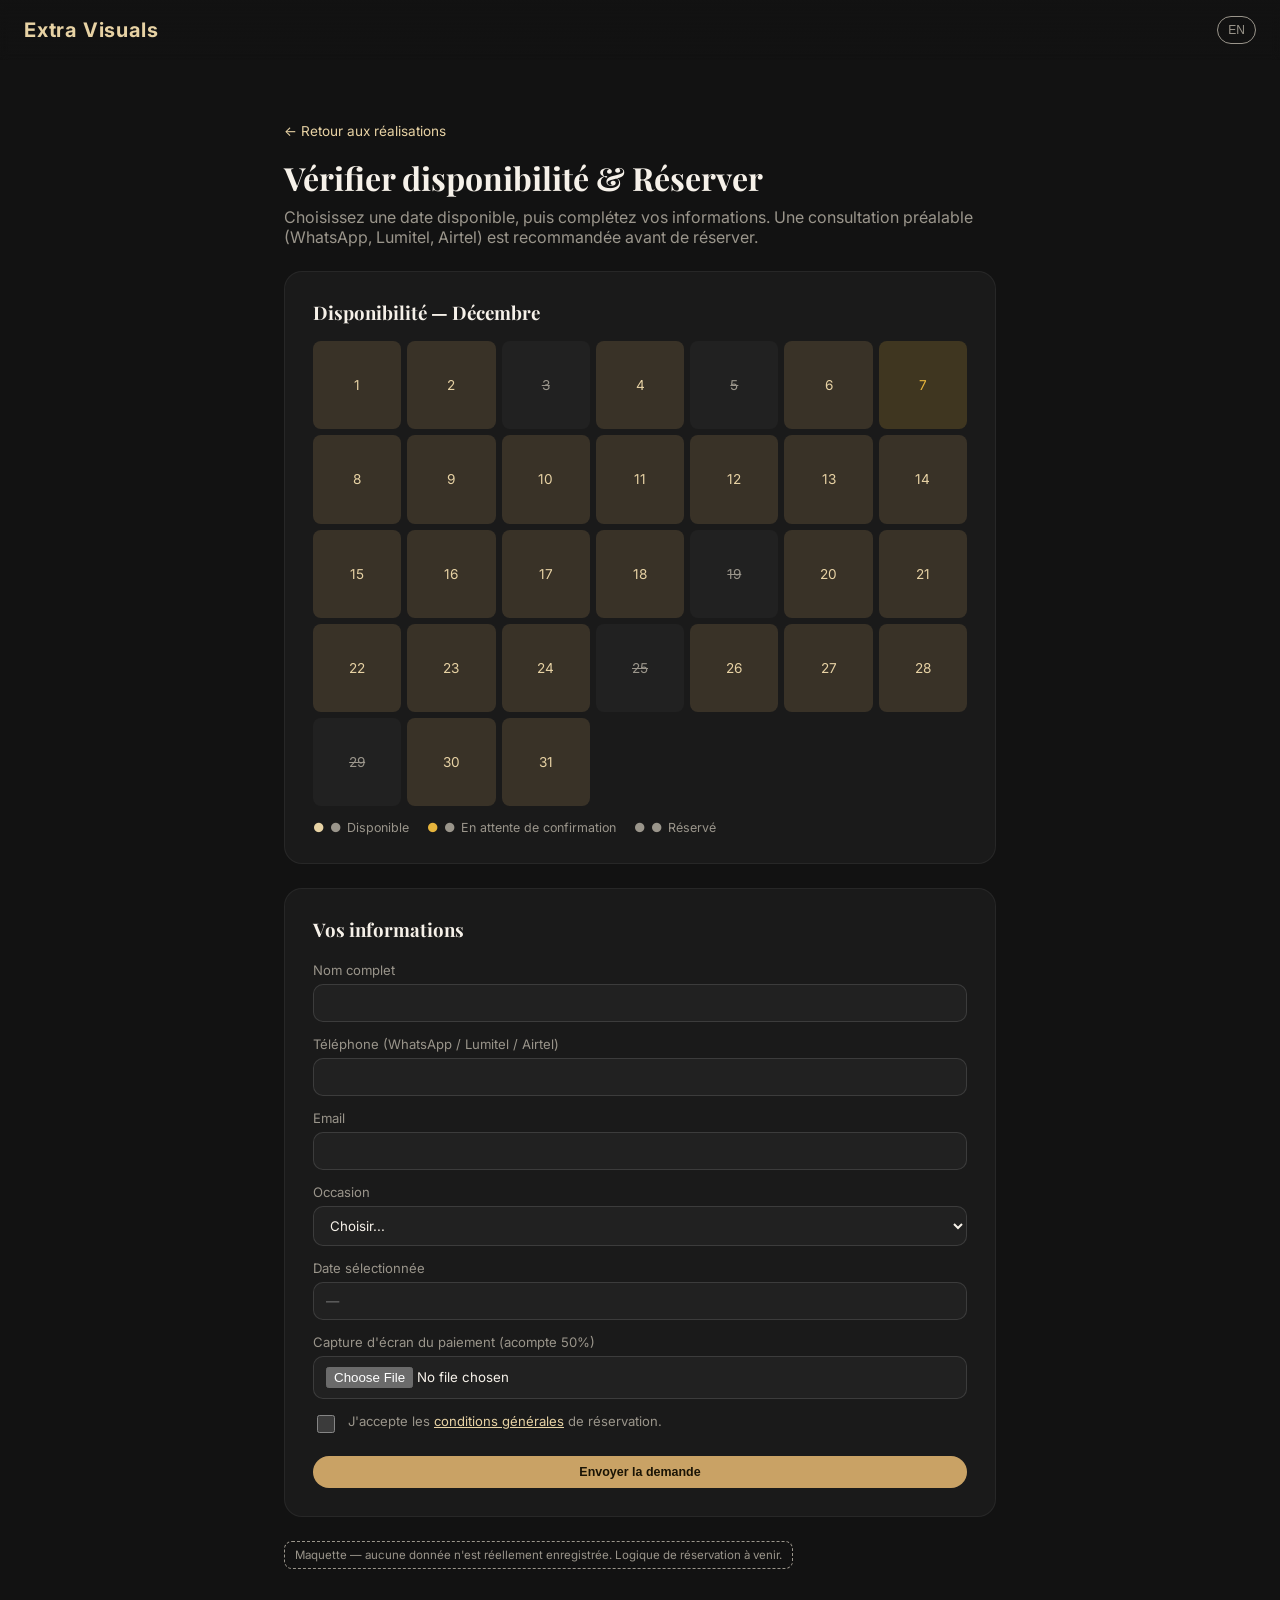
==== booking.html @ caba7055 "Initial prototype: Extra Visuals two-page book-flip showcase + booking mockup" ====
<!doctype html>
<html lang="fr">
<head>
<meta charset="utf-8" />
<meta name="viewport" content="width=device-width, initial-scale=1" />
<title>Réservation / Booking</title>
<link rel="stylesheet" href="shared/style.css" />
<style>
  .wrap { max-width: 760px; margin: 0 auto; padding: 120px 24px 80px; }
  .back { color: var(--gold-soft); font-size: 0.85rem; }
  .panel {
    background: var(--panel);
    border-radius: 18px;
    padding: 28px;
    margin-top: 24px;
    border: 1px solid rgba(255,255,255,0.06);
  }
  .cal {
    display: grid;
    grid-template-columns: repeat(7, 1fr);
    gap: 6px;
    margin-top: 16px;
  }
  .day {
    aspect-ratio: 1;
    border-radius: 8px;
    display: flex; align-items: center; justify-content: center;
    font-size: 0.85rem;
    background: rgba(255,255,255,0.04);
    transition: transform 0.15s ease, background 0.2s ease, box-shadow 0.2s ease;
    animation: dayIn 0.35s ease backwards;
  }
  @keyframes dayIn {
    from { opacity: 0; transform: translateY(4px) scale(0.92); }
    to { opacity: 1; transform: none; }
  }
  .day.avail { background: rgba(201,162,101,0.18); color: var(--gold-soft); cursor: pointer; }
  .day.avail:hover { transform: translateY(-2px) scale(1.06); background: rgba(201,162,101,0.3); }
  .day.pending { background: rgba(230,180,60,0.18); color: #e6b43c; }
  .day.booked { background: rgba(255,255,255,0.03); color: var(--muted); text-decoration: line-through; }
  .day.selected {
    background: var(--gold); color: #1a1405; font-weight: 700;
    box-shadow: 0 0 0 3px rgba(201,162,101,0.35);
    transform: scale(1.08);
  }
  .legend { display: flex; gap: 18px; margin-top: 14px; font-size: 0.78rem; color: var(--muted); flex-wrap: wrap; }
  .legend span::before { content: "●"; margin-right: 6px; }
  .legend .l-avail::before { color: var(--gold-soft); }
  .legend .l-pending::before { color: #e6b43c; }
  .legend .l-booked::before { color: var(--muted); }
  form { display: grid; gap: 14px; margin-top: 20px; }
  label { font-size: 0.82rem; color: var(--muted); display: block; margin-bottom: 6px; }
  input, select, textarea {
    width: 100%; padding: 10px 12px; border-radius: 10px;
    border: 1px solid rgba(255,255,255,0.12);
    background: rgba(255,255,255,0.03); color: var(--cream);
    font-family: 'Inter', sans-serif;
  }
  select option { background: var(--ink); color: var(--cream); }
  .notice {
    margin-top: 16px; padding: 14px; border-radius: 10px;
    background: rgba(201,162,101,0.1); border: 1px solid rgba(201,162,101,0.3);
    font-size: 0.85rem; color: var(--gold-soft);
    animation: dayIn 0.3s ease;
  }
  .submit-btn { margin-top: 6px; }
  .stub-tag {
    display: inline-block; margin-top: 24px; font-size: 0.72rem;
    color: var(--muted); border: 1px dashed var(--muted); padding: 6px 10px; border-radius: 8px;
  }
  .terms-row {
    display: flex; align-items: flex-start; gap: 10px;
    font-size: 0.82rem; color: var(--muted);
  }
  .terms-row input[type="checkbox"] {
    width: 18px; height: 18px; margin-top: 2px; accent-color: var(--gold); flex-shrink: 0;
  }
  .terms-link {
    color: var(--gold-soft); text-decoration: underline; cursor: pointer; background: none; border: none;
    font-size: inherit; padding: 0; font-family: inherit;
  }
  .terms-box {
    display: none;
    margin-top: 12px; padding: 14px; border-radius: 10px;
    background: rgba(255,255,255,0.03); border: 1px solid rgba(255,255,255,0.1);
    font-size: 0.8rem; color: var(--muted); line-height: 1.6; max-height: 220px; overflow-y: auto;
  }
  .terms-box.open { display: block; }
</style>
</head>
<body data-lang="fr">

<div class="topbar">
  <a class="brand" href="variant-c.html">Extra Visuals</a>
  <button class="lang-toggle" id="langBtn">EN</button>
</div>

<div class="wrap">
  <a class="back" href="javascript:history.back()">
    <span class="fr">← Retour aux réalisations</span>
    <span class="en">← Back to showcase</span>
  </a>

  <h1 style="margin-top:16px;">
    <span class="fr">Vérifier disponibilité & Réserver</span>
    <span class="en">Check availability & Book</span>
  </h1>
  <p style="color:var(--muted); margin-top:8px;">
    <span class="fr">Choisissez une date disponible, puis complétez vos informations. Une consultation préalable (WhatsApp, Lumitel, Airtel) est recommandée avant de réserver.</span>
    <span class="en">Pick an available date, then fill in your details. A prior consultation (WhatsApp, Lumitel, Airtel) is recommended before booking.</span>
  </p>

  <div class="panel">
    <h3>
      <span class="fr">Disponibilité — Décembre</span>
      <span class="en">Availability — December</span>
    </h3>
    <div class="cal" id="cal"></div>
    <div class="legend">
      <span class="l-avail"><span class="fr">Disponible</span><span class="en">Available</span></span>
      <span class="l-pending"><span class="fr">En attente de confirmation</span><span class="en">Pending confirmation</span></span>
      <span class="l-booked"><span class="fr">Réservé</span><span class="en">Booked</span></span>
    </div>
  </div>

  <div class="panel">
    <h3>
      <span class="fr">Vos informations</span>
      <span class="en">Your details</span>
    </h3>
    <form id="bookingForm">
      <div>
        <label><span class="fr">Nom complet</span><span class="en">Full name</span></label>
        <input type="text" required />
      </div>
      <div>
        <label><span class="fr">Téléphone (WhatsApp / Lumitel / Airtel)</span><span class="en">Phone (WhatsApp / Lumitel / Airtel)</span></label>
        <input type="tel" required />
      </div>
      <div>
        <label>Email</label>
        <input type="email" required />
      </div>
      <div>
        <label><span class="fr">Occasion</span><span class="en">Occasion</span></label>
        <select id="occasionSelect" required>
          <option value="" disabled selected data-fr="Choisir..." data-en="Choose...">Choisir...</option>
          <option value="graduation" data-fr="Remise des diplômes" data-en="Graduation">Remise des diplômes</option>
          <option value="wedding" data-fr="Mariage" data-en="Wedding">Mariage</option>
          <option value="outing" data-fr="Sortie" data-en="Outing">Sortie</option>
          <option value="nature" data-fr="Nature" data-en="Nature">Nature</option>
          <option value="podcast" data-fr="Podcast" data-en="Podcast">Podcast</option>
          <option value="promo" data-fr="Promotion produit" data-en="Product promotion">Promotion produit</option>
          <option value="other" data-fr="Autre occasion" data-en="Other occasion">Autre occasion</option>
        </select>
      </div>
      <div>
        <label><span class="fr">Date sélectionnée</span><span class="en">Selected date</span></label>
        <input type="text" id="selectedDate" placeholder="—" readonly />
      </div>
      <div>
        <label><span class="fr">Capture d'écran du paiement (acompte 50%)</span><span class="en">Payment screenshot (50% deposit)</span></label>
        <input type="file" accept="image/*" />
      </div>

      <div class="terms-row">
        <input type="checkbox" id="termsCheck" required />
        <label for="termsCheck" style="margin:0;">
          <span class="fr">J'accepte les <button type="button" class="terms-link" id="termsLink">conditions générales</button> de réservation.</span>
          <span class="en">I accept the <button type="button" class="terms-link" id="termsLink2">booking terms & conditions</button>.</span>
        </label>
      </div>
      <div class="terms-box" id="termsBox">
        <p class="fr">1. Un acompte de 50% est requis pour confirmer toute réservation. 2. La réservation reste « en attente » jusqu'à vérification du paiement par le propriétaire. 3. Les annulations moins de 7 jours avant l'événement ne sont pas remboursables. 4. La date reste bloquée dès la création de la demande, même en attente, pour éviter tout double-booking. 5. Le solde restant est dû le jour de l'événement.</p>
        <p class="en">1. A 50% deposit is required to confirm any booking. 2. The booking stays "pending" until the owner verifies payment. 3. Cancellations within 7 days of the event are non-refundable. 4. The date is held as soon as a request is created, even while pending, to prevent double-booking. 5. The remaining balance is due on the day of the event.</p>
      </div>

      <button class="cta primary submit-btn" type="submit">
        <span class="fr">Envoyer la demande</span>
        <span class="en">Send request</span>
      </button>
    </form>

    <div class="notice" id="resultNotice" style="display:none;">
      <span class="fr">Merci ! Votre créneau est <strong>en attente</strong> — il sera confirmé dès que le propriétaire valide votre acompte.</span>
      <span class="en">Thank you! Your slot is <strong>pending</strong> — it will be confirmed once the owner verifies your deposit.</span>
    </div>
  </div>

  <div class="stub-tag">
    <span class="fr">Maquette — aucune donnée n'est réellement enregistrée. Logique de réservation à venir.</span>
    <span class="en">Mockup — no data is actually saved. Real booking logic coming next.</span>
  </div>
</div>

<script>
  document.getElementById('langBtn').addEventListener('click', () => {
    const b = document.body;
    const next = b.getAttribute('data-lang') === 'fr' ? 'en' : 'fr';
    b.setAttribute('data-lang', next);
    document.getElementById('langBtn').textContent = next === 'fr' ? 'EN' : 'FR';
    document.querySelectorAll('#occasionSelect option').forEach((opt) => {
      const label = opt.dataset[next];
      if (label) opt.textContent = label;
    });
  });

  ['termsLink', 'termsLink2'].forEach((id) => {
    const btn = document.getElementById(id);
    if (btn) btn.addEventListener('click', () => document.getElementById('termsBox').classList.toggle('open'));
  });

  document.getElementById('bookingForm').addEventListener('submit', (e) => {
    e.preventDefault();
    document.getElementById('resultNotice').style.display = 'block';
    document.getElementById('resultNotice').scrollIntoView({ behavior: 'smooth', block: 'center' });
  });

  // fake calendar: Dec 2026, 31 days, random mix of states
  const cal = document.getElementById('cal');
  const states = [];
  for (let d = 1; d <= 31; d++) {
    const r = Math.random();
    states.push(r < 0.15 ? 'booked' : r < 0.25 ? 'pending' : 'avail');
  }
  states.forEach((st, i) => {
    const d = document.createElement('div');
    d.className = 'day ' + st;
    d.style.animationDelay = `${i * 15}ms`;
    d.textContent = i + 1;
    if (st === 'avail') {
      d.addEventListener('click', () => {
        document.querySelectorAll('.day.selected').forEach((el) => el.classList.remove('selected'));
        d.classList.add('selected');
        document.getElementById('selectedDate').value = `${i + 1} décembre 2026`;
      });
    }
    cal.appendChild(d);
  });
</script>
</body>
</html>
---- shared/style.css ----
@import url('https://fonts.googleapis.com/css2?family=Playfair+Display:wght@600;700&family=Inter:wght@400;500;600&display=swap');

:root {
  color-scheme: dark;
  --ink: #121212;
  --panel: #1a1a1a;
  --cream: #f6f1e9;
  --gold: #c9a265;
  --gold-soft: #e7d2a4;
  --muted: #9a958b;
}

* { box-sizing: border-box; }
html, body { margin: 0; padding: 0; }
body {
  background: var(--ink);
  color: var(--cream);
  font-family: 'Inter', sans-serif;
  overflow-x: hidden;
}
h1, h2, h3 { font-family: 'Playfair Display', serif; margin: 0; }

/* language toggle */
body[data-lang="fr"] .en { display: none; }
body[data-lang="en"] .fr { display: none; }

a { color: inherit; text-decoration: none; }

/* ---------- top bar ---------- */
.topbar {
  position: fixed;
  top: 0; left: 0; right: 0;
  z-index: 50;
  display: flex;
  align-items: center;
  justify-content: space-between;
  padding: 16px 24px;
  background: linear-gradient(to bottom, rgba(18,18,18,0.95), rgba(18,18,18,0));
  backdrop-filter: blur(4px);
}
.brand { font-size: 1.25rem; font-weight: 700; letter-spacing: 0.04em; color: var(--gold-soft); }
.services { display: flex; gap: 8px; }
.svc-btn {
  font-family: 'Inter', sans-serif;
  font-size: 0.85rem;
  padding: 8px 16px;
  border-radius: 999px;
  border: 1px solid rgba(201,162,101,0.4);
  background: transparent;
  color: var(--cream);
  cursor: pointer;
  transition: all 0.2s ease;
}
.svc-btn:hover { border-color: var(--gold); }
.svc-btn[aria-pressed="true"] { background: var(--gold); color: #1a1405; border-color: var(--gold); }
.lang-toggle {
  font-size: 0.75rem;
  padding: 6px 10px;
  border-radius: 999px;
  border: 1px solid var(--muted);
  background: transparent;
  color: var(--muted);
  cursor: pointer;
}
.lang-toggle:hover { color: var(--cream); border-color: var(--cream); }

/* ---------- hero ---------- */
.hero {
  min-height: 70vh;
  display: flex;
  flex-direction: column;
  align-items: center;
  justify-content: center;
  text-align: center;
  padding: 120px 24px 40px;
}
.hero .kicker { color: var(--gold); font-size: 0.85rem; letter-spacing: 0.15em; text-transform: uppercase; margin-bottom: 12px; }
.hero h1 { font-size: clamp(2rem, 5vw, 3.4rem); max-width: 820px; line-height: 1.15; }
.hero p { color: var(--muted); margin-top: 16px; font-size: 1rem; }
.scroll-hint { margin-top: 48px; font-size: 0.75rem; color: var(--muted); letter-spacing: 0.1em; text-transform: uppercase; }
.scroll-hint::after { content: "↓"; display: block; margin-top: 6px; animation: bob 1.6s ease-in-out infinite; }
@keyframes bob { 0%,100% { transform: translateY(0); } 50% { transform: translateY(6px); } }

/* ---------- category label ---------- */
.cat-label {
  font-size: clamp(1.4rem, 3vw, 2rem);
  color: var(--gold-soft);
  display: flex;
  align-items: center;
  gap: 10px;
}
.cat-label .idx { color: var(--muted); font-family: 'Inter', sans-serif; font-size: 0.9rem; }

/* ---------- card (shared look) ---------- */
.card {
  position: relative;
  width: min(420px, 82vw);
  border-radius: 18px;
  overflow: hidden;
  box-shadow: 0 30px 60px -20px rgba(0,0,0,0.6);
  background: var(--panel);
}
.card img { width: 100%; height: 100%; object-fit: cover; display: block; }
.card .video-thumb {
  width: 100%; height: 100%;
  background: linear-gradient(135deg, #2a2a2a, #3a3326, #2a2a2a);
  display: flex; align-items: center; justify-content: center;
  position: relative;
}
.card .video-thumb .play {
  width: 64px; height: 64px; border-radius: 50%;
  background: rgba(201,162,101,0.9);
  display: flex; align-items: center; justify-content: center;
}
.card .video-thumb .play::after {
  content: "";
  border-left: 18px solid #1a1a1a;
  border-top: 11px solid transparent;
  border-bottom: 11px solid transparent;
  margin-left: 4px;
}
.card .photo-thumb {
  width: 100%; height: 100%;
  display: flex; align-items: center; justify-content: center;
}
.card .photo-thumb .camera {
  width: 72px; height: 50px;
  border-radius: 10px;
  background: rgba(246,241,233,0.12);
  position: relative;
}
.card .photo-thumb .camera::before {
  content: "";
  position: absolute; top: -11px; left: 16px;
  width: 22px; height: 13px;
  border-radius: 4px 4px 0 0;
  background: rgba(246,241,233,0.12);
}
.card .photo-thumb .camera::after {
  content: "";
  position: absolute; inset: 0; margin: auto;
  width: 24px; height: 24px;
  border-radius: 50%;
  border: 3px solid rgba(201,162,101,0.9);
}
.card .overlay {
  position: absolute; left: 0; right: 0; bottom: 0;
  padding: 18px;
  background: linear-gradient(to top, rgba(0,0,0,0.75), rgba(0,0,0,0));
  display: flex; gap: 8px; flex-wrap: wrap;
}
.cta {
  font-size: 0.78rem;
  padding: 9px 14px;
  border-radius: 999px;
  font-weight: 600;
  cursor: pointer;
  border: none;
}
.cta.primary { background: var(--gold); color: #1a1405; }
.cta.ghost { background: rgba(255,255,255,0.12); color: var(--cream); border: 1px solid rgba(255,255,255,0.3); }

/* ---------- footer ---------- */
.site-footer {
  text-align: center;
  padding: 60px 24px 100px;
  color: var(--muted);
  font-size: 0.85rem;
}
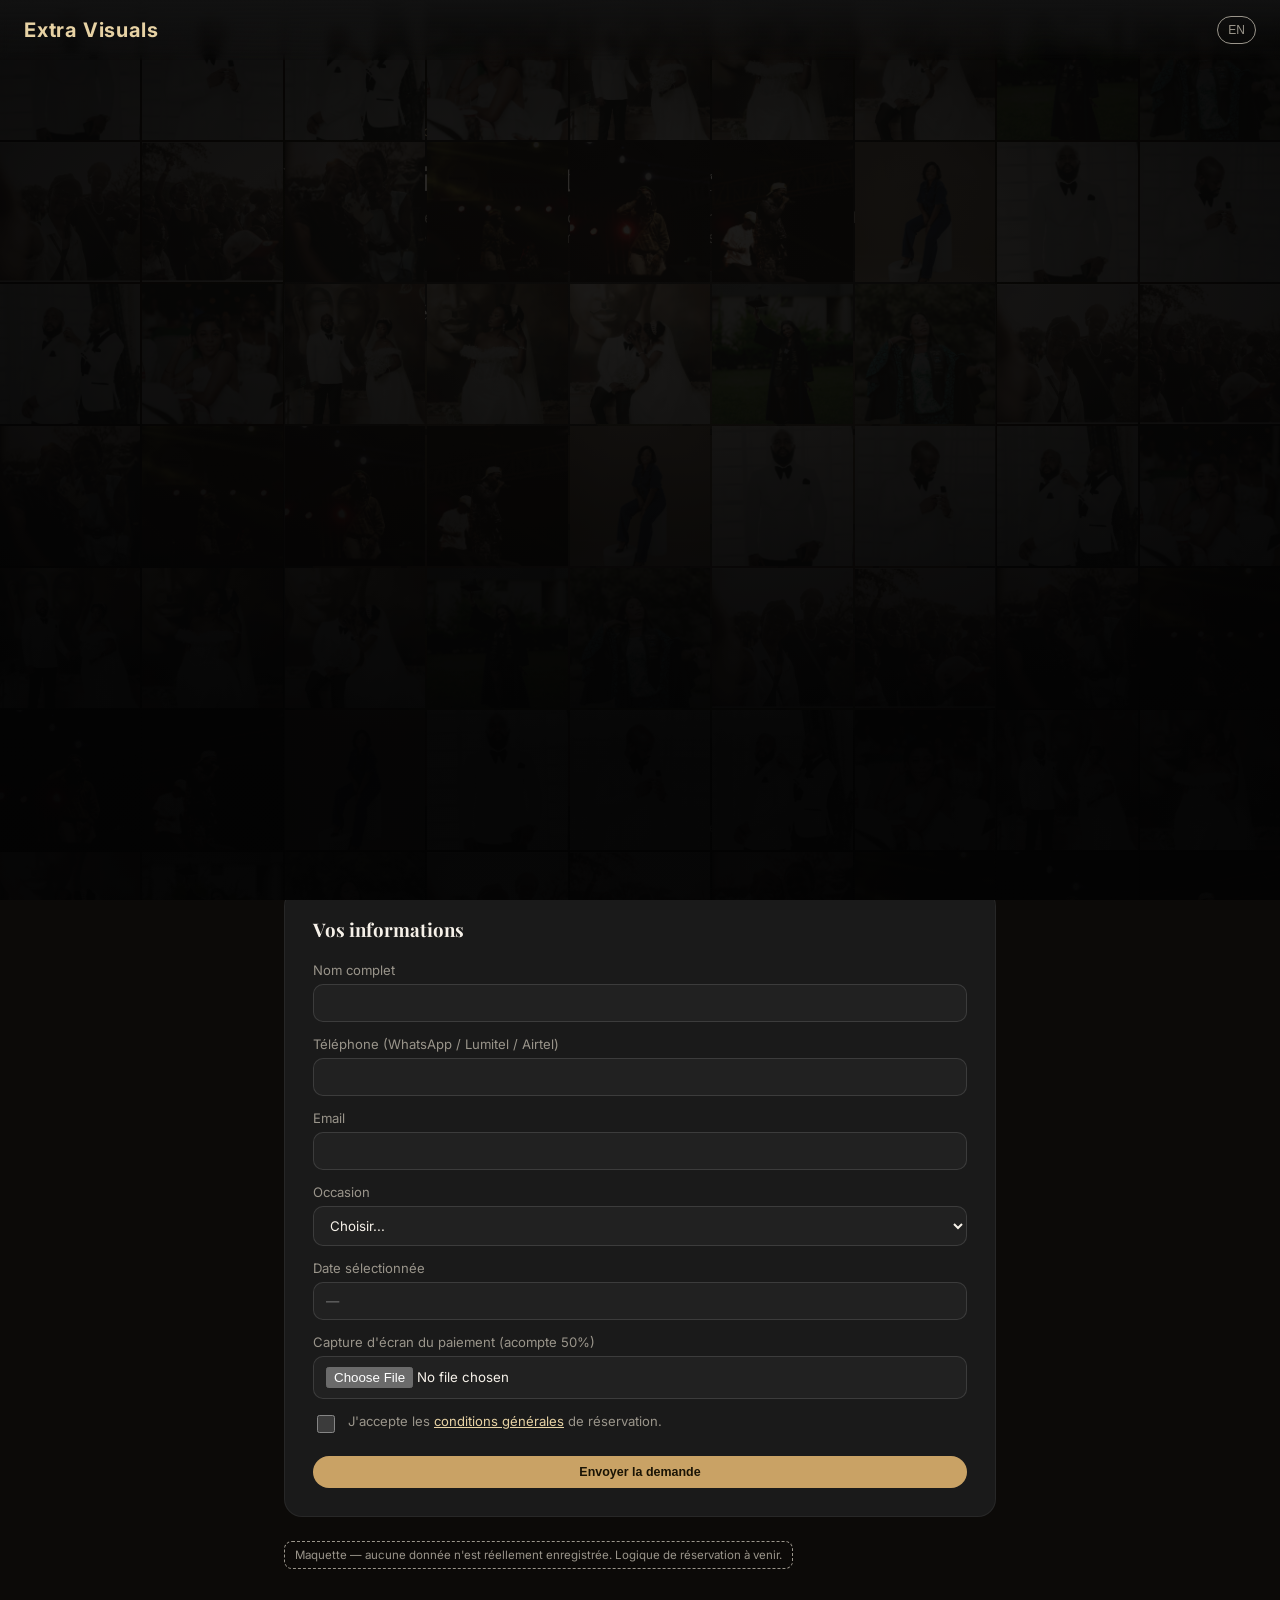
==== commit 5cc0d647: "Replace flat background with a dimmed grid of real event photos" ====
--- a/booking.html
+++ b/booking.html
@@ -90,6 +90,8 @@
 </head>
 <body data-lang="fr">
 
+<div class="bg-grid" id="bgGrid" aria-hidden="true"></div>
+
 <div class="topbar">
   <a class="brand" href="variant-c.html">Extra Visuals</a>
   <button class="lang-toggle" id="langBtn">EN</button>
@@ -193,7 +195,16 @@
   </div>
 </div>
 
+<script src="shared/data.js"></script>
 <script>
+  (function populateBgGrid() {
+    const grid = document.getElementById('bgGrid');
+    const photos = allPhotoPaths();
+    const tiles = [];
+    for (let i = 0; i < 72; i++) tiles.push(photos[i % photos.length]);
+    grid.innerHTML = tiles.map((src) => `<img src="${src}" loading="lazy" alt="" />`).join('');
+  })();
+
   document.getElementById('langBtn').addEventListener('click', () => {
     const b = document.body;
     const next = b.getAttribute('data-lang') === 'fr' ? 'en' : 'fr';
--- a/shared/style.css
+++ b/shared/style.css
@@ -13,10 +13,38 @@
 * { box-sizing: border-box; }
 html, body { margin: 0; padding: 0; }
 body {
-  background: var(--ink);
+  background: #0c0a08;
   color: var(--cream);
   font-family: 'Inter', sans-serif;
   overflow-x: hidden;
+}
+
+/* a dimmed grid of real event photos, fixed behind everything, standing in
+   for a flat background — gives the whole site a photography-studio feel
+   even in the margins where no page content sits */
+.bg-grid {
+  position: fixed;
+  inset: 0;
+  z-index: 0;
+  display: grid;
+  grid-template-columns: repeat(auto-fill, minmax(140px, 1fr));
+  grid-auto-rows: 140px;
+  gap: 2px;
+  overflow: hidden;
+  filter: grayscale(0.35) brightness(0.5);
+}
+.bg-grid img { width: 100%; height: 100%; object-fit: cover; display: block; }
+/* sits after the <img> tiles in the DOM, so it dims them without needing
+   a separate stacking layer */
+.bg-grid::after {
+  content: "";
+  position: absolute; inset: 0;
+  background: radial-gradient(
+    ellipse 80% 55% at 50% 28%,
+    rgba(20,16,12,0.82) 0%,
+    rgba(14,11,9,0.9) 45%,
+    rgba(6,5,6,0.97) 100%
+  );
 }
 h1, h2, h3 { font-family: 'Playfair Display', serif; margin: 0; }
 
@@ -64,6 +92,11 @@
 }
 .lang-toggle:hover { color: var(--cream); border-color: var(--cream); }
 
+@media (max-width: 640px) {
+  .topbar { flex-wrap: wrap; row-gap: 8px; padding: 12px 16px; }
+  .services { order: 3; flex: 1 1 100%; justify-content: center; flex-wrap: wrap; }
+}
+
 /* ---------- hero ---------- */
 .hero {
   min-height: 70vh;
